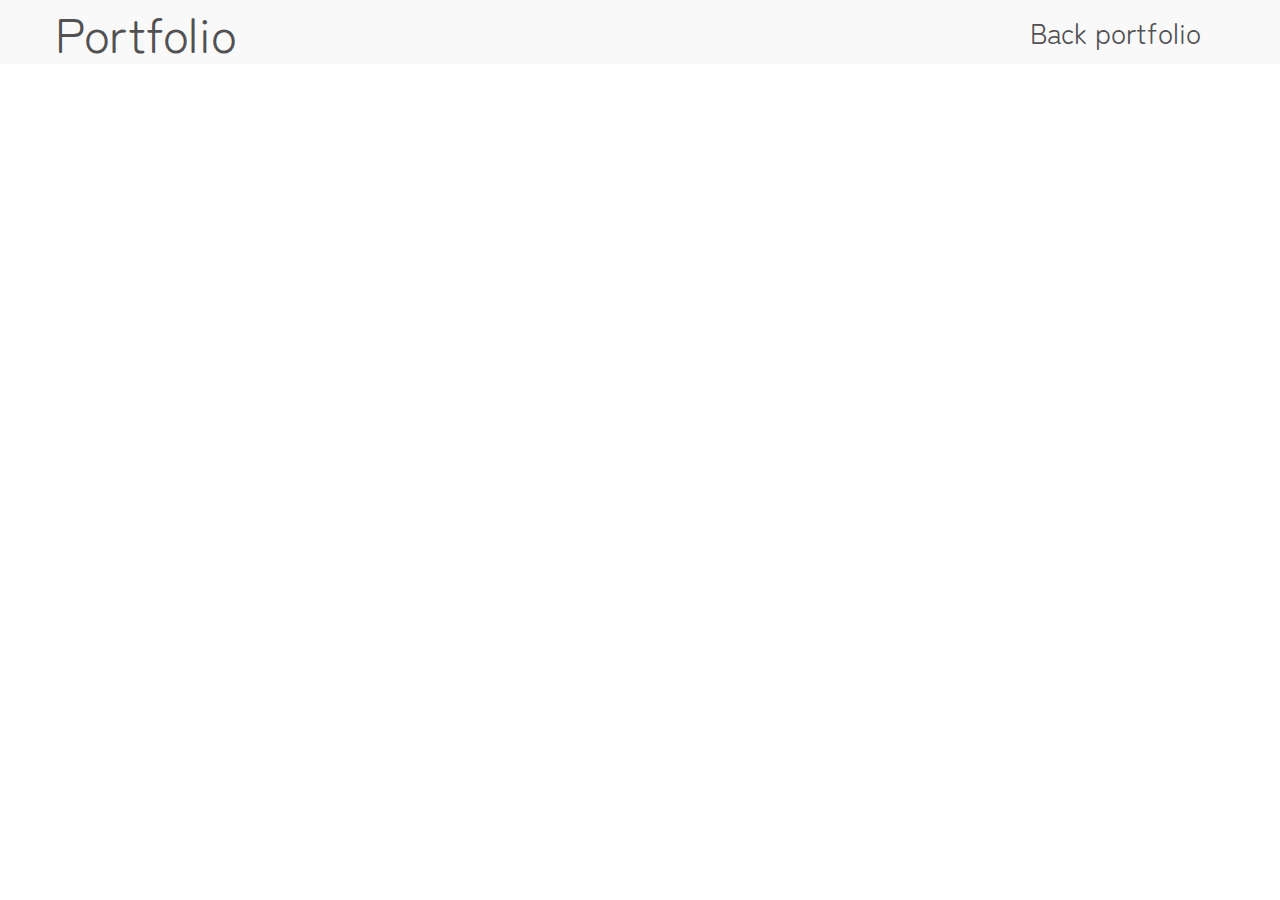
==== portfolio_UXResearch.html @ df5f22f3 "updata at 20230224" ====
<!DOCTYPE html>
<html lang="zh-TW">
<head>
	<meta charset="UTF-8">
	<meta name="viewport" content="width=device-width, initial-scale=1.0">
	<title>UX Research-芳瑜的個人網站</title>
	<link rel="stylesheet" href="css/UXresearch.css">
</head>
<body>
	<div class="wrapper">
		<div class="main_bg"></div>
		<nav class="navbar container row">
			<div class="main_title">Portfolio</div>
			<div class="subtitle">Back portfolio</div>
		</nav>
		<section>
			
		</section>
	</div>
</body>
</html>
---- css/UXresearch.css ----
@import "../css/reset.css";
@import url("https://fonts.googleapis.com/css2?family=Zen+Maru+Gothic&display=swap");
@import url("https://fonts.googleapis.com/css2?family=Material+Symbols+Rounded:opsz,wght,FILL,GRAD@48,400,0,0");
@font-face {
  font-family: "custom-sans-serif";
  src: url("../fonts/jf-openhuninn-1.1.ttf");
  unicode-range: U+4E00-9FFF;
}
/* -------------------- */
/* -------------------- */
* {
  box-sizing: border-box;
  position: relative;
  -webkit-user-select: none;
  -moz-user-select: none;
  -o-user-select: none;
  user-select: none;
  color: #515052;
}

body {
  font-family: "custom-sans-serif", "Zen Maru Gothic", sans-serif;
}

::-webkit-scrollbar {
  width: 10px;
  background-color: #F9F9F9;
}

::-webkit-scrollbar-thumb {
  border-radius: 6px;
  background-color: #515052;
}

a {
  text-decoration: none;
  cursor: pointer;
}

button {
  border: none;
}

li {
  list-style: none;
}

img {
  -webkit-user-drag: none;
}

.wrapper {
  width: 100%;
}

.container {
  width: 1170px;
  margin: 0 auto;
}

.row {
  display: flex;
  flex-wrap: wrap;
  align-items: center;
}

.u-ml-8 {
  margin-left: 8px;
}

.u-ml-16 {
  margin-left: 16px;
}

.u-ml-32 {
  margin-left: 32px;
}

.u-mr-8 {
  margin-right: 8px;
}

.u-mr-16 {
  margin-right: 16px;
}

.u-mr-32 {
  margin-right: 32px;
}

.color-main {
  color: #246a73;
}

.disable {
  display: none;
  visibility: hidden;
  opacity: 0;
  transition: 0.5s;
}

.main_bg {
  position: absolute;
  top: 0;
  left: 0;
  width: 100%;
  height: 100%;
  overflow: hidden;
  background-color: #F9F9F9;
}

.navbar {
  justify-content: space-between;
}

.main_title {
  font-size: 48px;
}

.subtitle {
  font-size: 28px;
  padding: 16px 24px;
  transition: 0.5s;
}
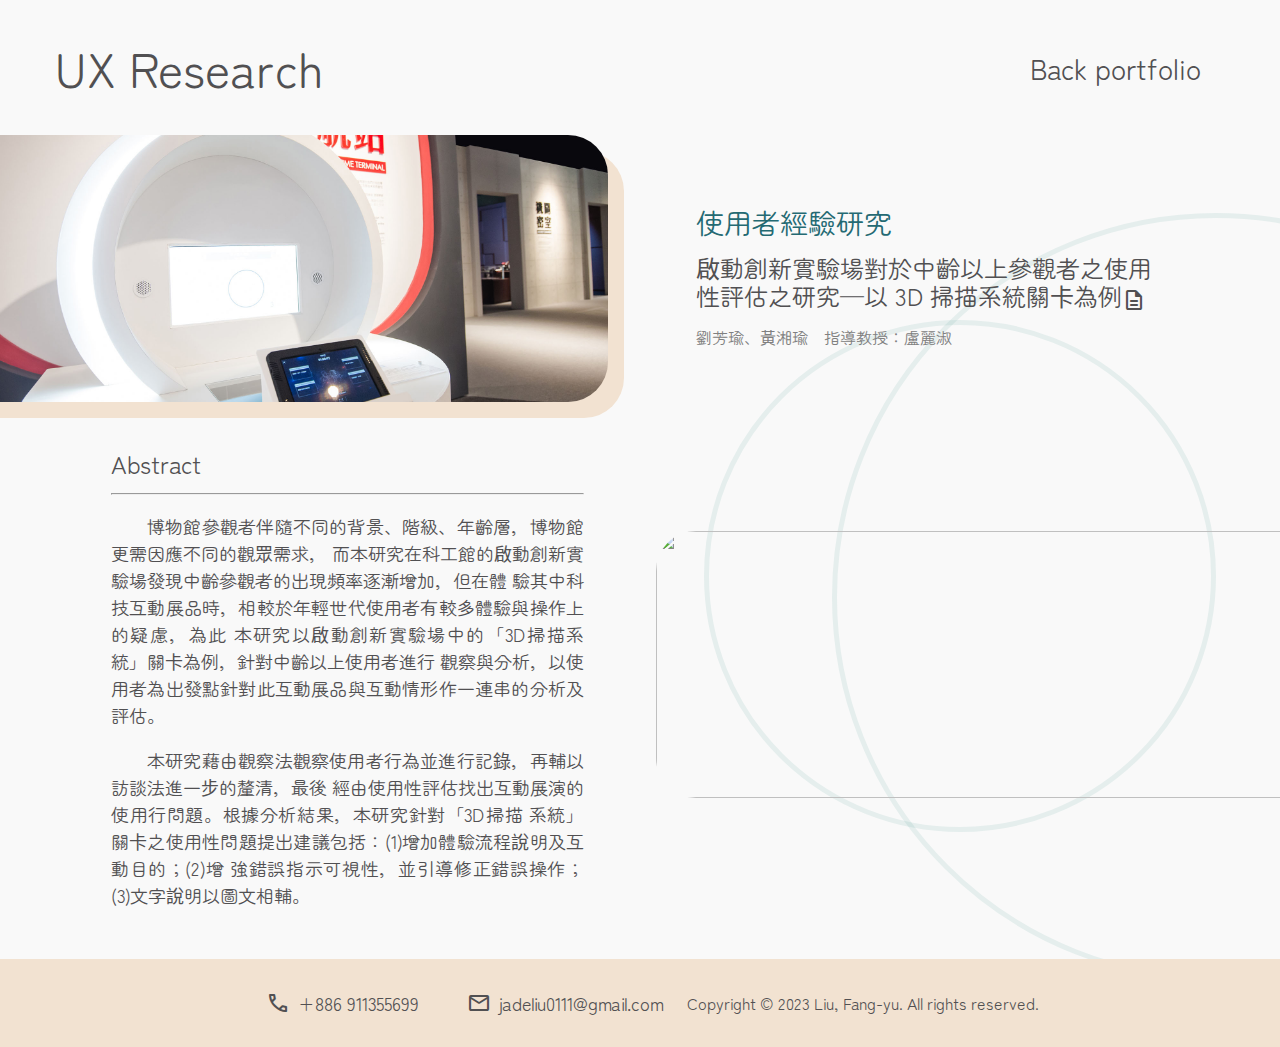
==== commit 2dee085c: "2023.03.13 update" ====
--- a/portfolio_UXResearch.html
+++ b/portfolio_UXResearch.html
@@ -4,18 +4,86 @@
 	<meta charset="UTF-8">
 	<meta name="viewport" content="width=device-width, initial-scale=1.0">
 	<title>UX Research-芳瑜的個人網站</title>
-	<link rel="stylesheet" href="css/UXresearch.css">
+	<link rel="stylesheet" href="css/portfolio.css">
 </head>
 <body>
 	<div class="wrapper">
-		<div class="main_bg"></div>
+		<div class="main_bg">
+			<div class="bg_el--L moveobj" data-speed="-4"></div>
+			<div class="bg_el--M moveobj" data-speed="6"></div>
+		</div>
 		<nav class="navbar container row">
-			<div class="main_title">Portfolio</div>
-			<div class="subtitle">Back portfolio</div>
+			<div class="main_title">UX Research</div>
+			<a href="index.html" class="subtitle">Back portfolio</a>
 		</nav>
 		<section>
-			
+			<div class="row container">
+				<div class="content_image--left">
+					<div class="imagebox">
+						<div class="imagefit">
+							<img class="image" src="img/work-ux01.jpg" alt="">
+						</div>
+					</div>
+				</div>
+				<div class="content">
+					<div>
+						<div class="title">使用者經驗研究</div>
+						<div class="content_title">
+							<a href="https://dfe1105b-6d04-47da-adde-91df3654524d.filesusr.com/ugd/f00901_3cd58ae658bb406099e8ec9d6c67538d.pdf" target="_blank">
+								啟動創新實驗場對於中齡以上參觀者之使用性評估之研究─以 3D 掃描系統關卡為例<span class="material-symbols-rounded hover">description</span>
+							</a>
+						</div>
+					</div>
+					<div class="title_detail"><span class="u-mr-16">劉芳瑜、黃湘瑜</span><span>指導教授：盧麗淑</span></div>
+				</div>
+			</div>
+			<div class="row container">
+				<div class="content">
+					<div class="content_title">Abstract</div>
+					<hr>
+					<div class="content_text">
+						<p>
+							博物館參觀者伴隨不同的背景、階級、年齡層，博物館更需因應不同的觀眾需求，
+							而本研究在科工館的啟動創新實驗場發現中齡參觀者的出現頻率逐漸增加，但在體
+							驗其中科技互動展品時，相較於年輕世代使用者有較多體驗與操作上的疑慮，為此
+							本研究以啟動創新實驗場中的「3D掃描系統」關卡為例，針對中齡以上使用者進行
+							觀察與分析，以使用者為出發點針對此互動展品與互動情形作一連串的分析及評估。
+						</p>
+						<p>
+							本研究藉由觀察法觀察使用者行為並進行記錄，再輔以訪談法進一步的釐清，最後
+							經由使用性評估找出互動展演的使用行問題。根據分析結果，本研究針對「3D掃描
+							系統」關卡之使用性問題提出建議包括：(1)增加體驗流程說明及互動目的；(2)增
+							強錯誤指示可視性，並引導修正錯誤操作；(3)文字說明以圖文相輔。
+						</p>
+					</div>
+				</div>
+				<div class="content_image--right">
+					<div class="imagebox">
+						<div class="imagefit right">
+							<img class="image" src="img/UX/UX_01.png" alt="">
+						</div>
+					</div>
+				</div>
+			</div>
 		</section>
+		<footer>
+			<div id="footer" class="row">
+				<div class="footer_tel row">
+					<a href="tel:+886-911355699"></a>
+					<span class="material-symbols-rounded u-mr-8">call</span>
+					<span>+886 911355699</span>
+				</div>
+				<div class="footer_email row">
+					<a href="mailto:jadeliu0111@gmail.com"></a>
+					<span class="material-symbols-rounded u-mr-8">mail</span>
+					<span>jadeliu0111@gmail.com</span>
+				</div>
+				<div>
+					Copyright © 2023 Liu, Fang-yu. All rights reserved.
+				</div>
+			</div>
+		</footer>
 	</div>
+	<script src="js/main.js"></script>
 </body>
 </html>--- a/css/portfolio.css
+++ b/css/portfolio.css
@@ -0,0 +1,450 @@
+@import "../css/reset.css";
+@import url("https://fonts.googleapis.com/css2?family=Zen+Maru+Gothic&display=swap");
+@import url("https://fonts.googleapis.com/css2?family=Material+Symbols+Rounded:opsz,wght,FILL,GRAD@48,400,0,0");
+@font-face {
+  font-family: "custom-sans-serif";
+  src: url("../fonts/jf-openhuninn-1.1.ttf");
+  unicode-range: U+4E00-9FFF;
+}
+/* -------------------- */
+/* -------------------- */
+* {
+  box-sizing: border-box;
+  position: relative;
+  -webkit-user-select: none;
+  -moz-user-select: none;
+  -o-user-select: none;
+  user-select: none;
+  color: #515052;
+}
+
+body {
+  font-family: "custom-sans-serif", "Zen Maru Gothic", sans-serif;
+}
+
+::-webkit-scrollbar {
+  width: 10px;
+  background-color: #F9F9F9;
+}
+
+::-webkit-scrollbar-thumb {
+  border-radius: 6px;
+  background-color: #515052;
+}
+
+a {
+  text-decoration: none;
+  cursor: pointer;
+}
+
+button {
+  border: none;
+}
+
+li {
+  list-style: none;
+}
+
+img {
+  -webkit-user-drag: none;
+}
+
+.wrapper {
+  width: 100%;
+}
+
+.container {
+  margin: 0 auto;
+}
+@media (min-width: 768px) {
+  .container {
+    width: 750px;
+  }
+}
+@media (min-width: 992px) {
+  .container {
+    width: 970px;
+  }
+}
+@media (min-width: 1200px) {
+  .container {
+    width: 1170px;
+  }
+}
+
+.row {
+  display: flex;
+  flex-wrap: wrap;
+  align-items: center;
+}
+
+.u-ml-8 {
+  margin-left: 8px;
+}
+
+.u-ml-16 {
+  margin-left: 16px;
+}
+
+.u-ml-32 {
+  margin-left: 32px;
+}
+
+.u-mr-8 {
+  margin-right: 8px;
+}
+
+.u-mr-16 {
+  margin-right: 16px;
+}
+
+.u-mr-32 {
+  margin-right: 32px;
+}
+
+.u-pl-16 {
+  padding-left: 16px;
+}
+
+.u-mb-48 {
+  margin-bottom: 48px;
+}
+
+.color-main {
+  color: #246a73;
+}
+
+.disable {
+  display: none;
+  visibility: hidden;
+  opacity: 0;
+  transition: 0.5s;
+}
+
+.main_bg {
+  position: absolute;
+  top: 0;
+  left: 0;
+  width: 100%;
+  height: 100%;
+  overflow: hidden;
+  background-color: #F9F9F9;
+}
+
+.link {
+  position: absolute;
+  top: 0;
+  left: 0;
+  width: 100%;
+  height: 100%;
+  z-index: 100;
+}
+
+/* -------------------- */
+/* -------------------- */
+#footer {
+  width: 100%;
+  background-color: #f2e2d1;
+  justify-content: center;
+  padding: 32px 0;
+}
+#footer .footer_tel, #footer .footer_email {
+  margin: 0 24px;
+  font-size: 18px;
+  letter-spacing: 1.5;
+}
+#footer .footer_tel a, #footer .footer_email a {
+  position: absolute;
+  top: 0;
+  left: 0;
+  width: 100%;
+  height: 100%;
+  cursor: pointer;
+  z-index: 40;
+}
+
+.material-symbols-rounded {
+  vertical-align: middle;
+}
+
+.material-symbols-rounded.hover:hover {
+  color: #368f8b;
+}
+
+.material-symbols-rounded.md-32 {
+  font-size: 32px;
+}
+
+:root {
+  --swiper-theme-color: #368f8b;
+}
+
+.wrapper {
+  overflow: hidden;
+}
+
+@media (max-width: 767px) {
+  .container {
+    padding: 0 16px;
+  }
+}
+
+/* -------------------- */
+/* -------------------- */
+.navbar {
+  justify-content: space-between;
+}
+
+/* -------------------- */
+/* -------------------- */
+.main_title {
+  font-size: 48px;
+  padding: 40px 0;
+}
+@media (max-width: 767px) {
+  .main_title {
+    font-size: 40px;
+  }
+}
+
+.subtitle {
+  font-size: 28px;
+  padding: 16px 24px;
+  transition: 0.5s;
+}
+.subtitle:hover {
+  transform: scale(1.05);
+  color: #368f8b;
+}
+@media (max-width: 767px) {
+  .subtitle {
+    padding: 44px 16px 0 16px;
+    font-size: 18px;
+  }
+}
+
+.title {
+  font-size: 28px;
+  margin: 16px 0;
+  color: #246a73;
+}
+
+.title_detail {
+  color: #808080;
+}
+.title_detail span {
+  color: #808080;
+}
+
+.content_title {
+  font-size: 24px;
+  margin: 16px 0;
+  display: flex;
+  align-content: center;
+}
+
+.content_text {
+  font-size: 18px;
+  line-height: 1.5;
+}
+.content_text p {
+  text-indent: 2em;
+  line-height: 1.5;
+  font-size: 18px;
+  text-align: justify;
+}
+
+/* -------------------- */
+/* -------------------- */     
+.content_image--right {
+  display: flex;
+}
+@media (min-width: 360px) {
+  .content_image--right {
+    width: 100%;
+  }
+}
+@media (min-width: 992px) {
+  .content_image--right {
+    width: 50%;
+  }
+}
+.content_image--right .imagebox {
+  width: 50vw;
+  flex-shrink: 0;
+}
+@media (min-width: 360px) {
+  .content_image--right .imagebox {
+    width: 100vw;
+  }
+}
+@media (min-width: 992px) {
+  .content_image--right .imagebox {
+    width: 50vw;
+  }
+}
+.content_image--right .imagebox .imagefit {
+  width: 100%;
+  height: 0;
+}
+@media (min-width: 360px) {
+  .content_image--right .imagebox .imagefit {
+    padding-top: 33.3333333333%;
+    margin: 0 0 32px 16px;
+  }
+}
+@media (min-width: 992px) {
+  .content_image--right .imagebox .imagefit {
+    padding-top: 50%;
+  }
+}
+@media (min-width: 1200px) {
+  .content_image--right .imagebox .imagefit {
+    padding-top: 41.6666666667%;
+  }
+}
+.content_image--right .imagebox .image {
+  border-radius: 40px 0 0 40px;
+}
+
+.content_image--left {
+  display: flex;
+  justify-content: flex-end;
+}
+@media (min-width: 360px) {
+  .content_image--left {
+    width: 100%;
+  }
+}
+@media (min-width: 768px) {
+  .content_image--left {
+    width: 50%;
+  }
+}
+.content_image--left .imagebox {
+  flex-shrink: 0;
+}
+@media (min-width: 360px) {
+  .content_image--left .imagebox {
+    width: 100vw;
+    margin-right: 32px;
+  }
+}
+@media (min-width: 768px) {
+  .content_image--left .imagebox {
+    width: 50vw;
+  }
+}
+.content_image--left .imagebox .imagefit {
+  width: 100%;
+  height: 0;
+}
+@media (min-width: 360px) {
+  .content_image--left .imagebox .imagefit {
+    padding-top: 33.3333333333%;
+  }
+}
+@media (min-width: 768px) {
+  .content_image--left .imagebox .imagefit {
+    padding-top: 66.6666666667%;
+  }
+}
+@media (min-width: 992px) {
+  .content_image--left .imagebox .imagefit {
+    padding-top: 50%;
+  }
+}
+@media (min-width: 1200px) {
+  .content_image--left .imagebox .imagefit {
+    padding-top: 41.6666666667%;
+  }
+}
+.content_image--left .imagebox .image {
+  border-radius: 0 40px 40px 0;
+}
+.content_image--left .imagebox::before {
+  content: "";
+  display: inline-block;
+  background-color: #f2e2d1;
+  width: calc(100% + 16px);
+  height: 100%;
+  position: absolute;
+  top: 16px;
+  left: 0;
+  border-radius: 0 40px 40px 0;
+}
+
+.imagebox-1-2 {
+  width: 50%;
+}
+.imagebox-1-2 .imagefit {
+  width: 100%;
+  height: 0;
+  padding-top: 66.6666666667%;
+}
+
+.image {
+  width: 100%;
+  height: 100%;
+  position: absolute;
+  top: 0;
+  left: 0;
+  display: block;
+  -o-object-fit: cover;
+     object-fit: cover;
+}
+
+.image_L {
+  width: 100%;
+  cursor: pointer;
+  margin-top: 32px;
+}
+
+/* -------------------- */
+/* -------------------- */
+.content {
+  margin: 32px 0;
+  padding: 0 56px;
+}
+@media (max-width: 767px) {
+  .content {
+    padding: 0 16px;
+    margin: 24px 0;
+  }
+}
+@media (min-width: 360px) {
+  .content {
+    width: 100%;
+  }
+}
+@media (min-width: 768px) {
+  .content {
+    width: 50%;
+  }
+}
+
+.caontent_SB_image {
+  padding: 40px 0;
+}
+
+/* -------------------- */
+/* -------------------- */
+.bg_el--L {
+  position: absolute;
+  top: 16.6666666667vw;
+  left: 65%;
+  width: 60vw;
+  height: 60vw;
+  border: 5px solid rgba(54, 143, 139, 0.1);
+  border-radius: 50%;
+}
+
+.bg_el--M {
+  position: absolute;
+  top: 25vw;
+  left: 55%;
+  width: 40vw;
+  height: 40vw;
+  border: 5px solid rgba(54, 143, 139, 0.1);
+  border-radius: 50%;
+}